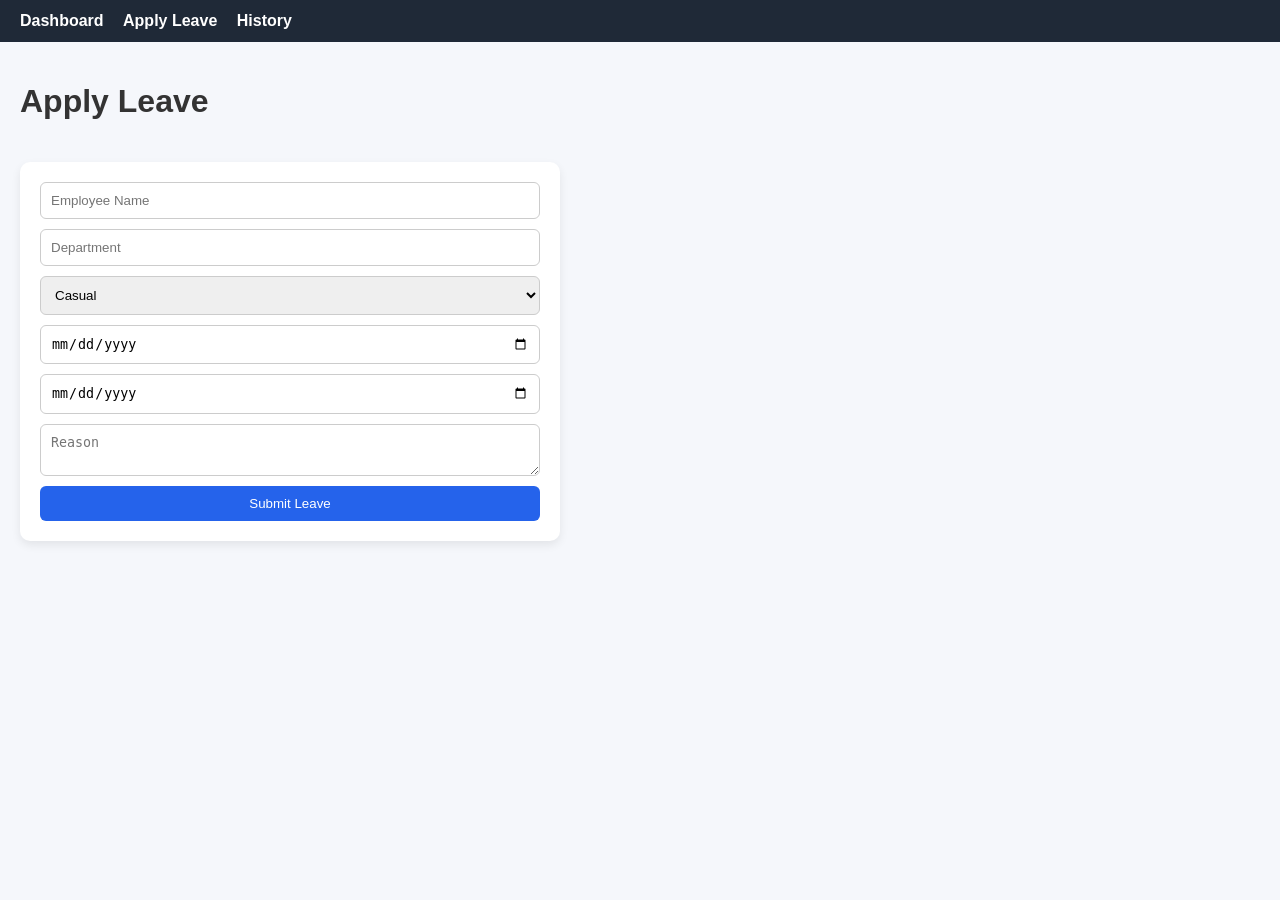
==== apply.html @ e2c9adb2 "first commit" ====
<!DOCTYPE html>
<html>
<head>
  <title>Apply Leave</title>
  <link rel="stylesheet" href="style.css">
</head>
<body>

<nav>
  <a href="dashboard.html">Dashboard</a>
  <a href="apply.html">Apply Leave</a>
  <a href="history.html">History</a>
</nav>

<h1>Apply Leave</h1>

<form id="leaveForm">
  <input type="text" id="name" placeholder="Employee Name" required>
  <input type="text" id="dept" placeholder="Department" required>

  <select id="type">
    <option>Casual</option>
    <option>Sick</option>
    <option>Annual</option>
  </select>

  <input type="date" id="from" required>
  <input type="date" id="to" required>

  <textarea id="reason" placeholder="Reason"></textarea>

  <button type="submit">Submit Leave</button>
</form>

<script src="script.js"></script>
</body>
</html>
---- style.css ----
body {
  font-family: Arial, sans-serif;
  margin: 0;
  background: #f5f7fb;
  color: #333;
}

/* NAVBAR */
nav {
  background: #1f2937;
  padding: 12px 20px;
}

nav a {
  color: white;
  text-decoration: none;
  margin-right: 15px;
  font-weight: bold;
}

nav a:hover {
  color: #60a5fa;
}

/* HEADINGS */
h1 {
  padding: 20px;
}

/* CARDS */
.cards {
  display: flex;
  gap: 15px;
  padding: 0 20px;
  flex-wrap: wrap;
}

.card {
  background: white;
  padding: 20px;
  flex: 1;
  min-width: 200px;
  border-radius: 10px;
  box-shadow: 0 4px 10px rgba(0,0,0,0.08);
  text-align: center;
  font-size: 18px;
}

/* FORM */
form {
  background: white;
  margin: 20px;
  padding: 20px;
  border-radius: 10px;
  max-width: 500px;
  box-shadow: 0 4px 10px rgba(0,0,0,0.08);
  display: flex;
  flex-direction: column;
  gap: 10px;
}

input, select, textarea {
  padding: 10px;
  border: 1px solid #ccc;
  border-radius: 6px;
}

button {
  padding: 10px;
  background: #2563eb;
  color: white;
  border: none;
  border-radius: 6px;
  cursor: pointer;
}

button:hover {
  background: #1d4ed8;
}

/* TABLE */
table {
  width: 95%;
  margin: 20px;
  border-collapse: collapse;
  background: white;
  border-radius: 10px;
  overflow: hidden;
  box-shadow: 0 4px 10px rgba(0,0,0,0.08);
}

th, td {
  padding: 12px;
  border-bottom: 1px solid #eee;
  text-align: left;
}

th {
  background: #f3f4f6;
}
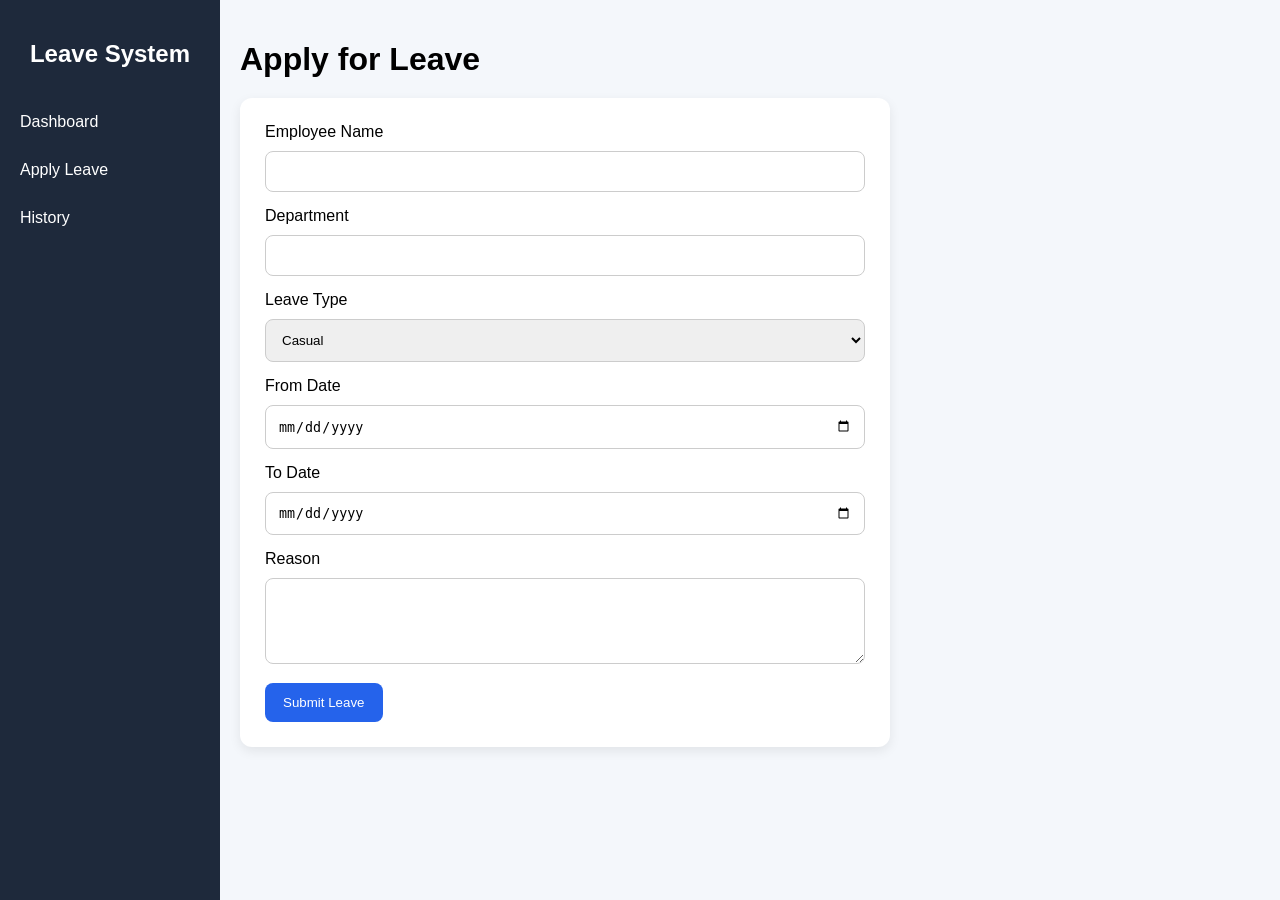
==== commit fdaaf943: "update ui and add leave approval" ====
--- a/apply.html
+++ b/apply.html
@@ -6,31 +6,47 @@
 </head>
 <body>
 
-<nav>
+<div class="sidebar">
+  <h2>Leave System</h2>
+
   <a href="dashboard.html">Dashboard</a>
   <a href="apply.html">Apply Leave</a>
   <a href="history.html">History</a>
-</nav>
+</div>
 
-<h1>Apply Leave</h1>
+<div class="main">
 
-<form id="leaveForm">
-  <input type="text" id="name" placeholder="Employee Name" required>
-  <input type="text" id="dept" placeholder="Department" required>
+  <h1>Apply for Leave</h1>
 
-  <select id="type">
-    <option>Casual</option>
-    <option>Sick</option>
-    <option>Annual</option>
-  </select>
+  <form id="leaveForm">
 
-  <input type="date" id="from" required>
-  <input type="date" id="to" required>
+    <label>Employee Name</label>
+    <input type="text" id="name" required>
 
-  <textarea id="reason" placeholder="Reason"></textarea>
+    <label>Department</label>
+    <input type="text" id="dept" required>
 
-  <button type="submit">Submit Leave</button>
-</form>
+    <label>Leave Type</label>
+    <select id="type">
+      <option>Casual</option>
+      <option>Sick</option>
+      <option>Annual</option>
+    </select>
+
+    <label>From Date</label>
+    <input type="date" id="from" required>
+
+    <label>To Date</label>
+    <input type="date" id="to" required>
+
+    <label>Reason</label>
+    <textarea id="reason" rows="4"></textarea>
+
+    <button type="submit">Submit Leave</button>
+
+  </form>
+
+</div>
 
 <script src="script.js"></script>
 </body>
--- a/style.css
+++ b/style.css
@@ -1,76 +1,106 @@
 body {
+  margin: 0;
   font-family: Arial, sans-serif;
-  margin: 0;
-  background: #f5f7fb;
-  color: #333;
+  background: #f4f7fb;
+  display: flex;
 }
 
-/* NAVBAR */
-nav {
-  background: #1f2937;
-  padding: 12px 20px;
+/* SIDEBAR */
+.sidebar {
+  width: 220px;
+  height: 100vh;
+  background: #1e293b;
+  color: white;
+  position: fixed;
+  padding-top: 20px;
 }
 
-nav a {
+.sidebar h2 {
+  text-align: center;
+  margin-bottom: 30px;
+}
+
+.sidebar a {
+  display: block;
   color: white;
   text-decoration: none;
-  margin-right: 15px;
-  font-weight: bold;
+  padding: 15px 20px;
+  transition: 0.3s;
 }
 
-nav a:hover {
-  color: #60a5fa;
+.sidebar a:hover {
+  background: #334155;
 }
 
-/* HEADINGS */
-h1 {
+/* MAIN CONTENT */
+.main {
+  margin-left: 220px;
   padding: 20px;
+  width: 100%;
 }
 
-/* CARDS */
+h1 {
+  margin-bottom: 20px;
+}
+
+/* DASHBOARD CARDS */
 .cards {
   display: flex;
-  gap: 15px;
-  padding: 0 20px;
+  gap: 20px;
   flex-wrap: wrap;
 }
 
 .card {
   background: white;
-  padding: 20px;
+  padding: 25px;
+  border-radius: 12px;
   flex: 1;
-  min-width: 200px;
-  border-radius: 10px;
-  box-shadow: 0 4px 10px rgba(0,0,0,0.08);
-  text-align: center;
-  font-size: 18px;
+  min-width: 220px;
+  box-shadow: 0 4px 12px rgba(0,0,0,0.08);
+  transition: 0.3s;
+}
+
+.card:hover {
+  transform: translateY(-5px);
+}
+
+.card h2 {
+  margin: 0;
+  font-size: 32px;
+  color: #2563eb;
+}
+
+.card p {
+  color: gray;
 }
 
 /* FORM */
 form {
   background: white;
-  margin: 20px;
-  padding: 20px;
-  border-radius: 10px;
-  max-width: 500px;
-  box-shadow: 0 4px 10px rgba(0,0,0,0.08);
-  display: flex;
-  flex-direction: column;
-  gap: 10px;
+  padding: 25px;
+  border-radius: 12px;
+  max-width: 600px;
+  box-shadow: 0 4px 12px rgba(0,0,0,0.08);
 }
 
-input, select, textarea {
-  padding: 10px;
+input,
+select,
+textarea {
+  width: 100%;
+  padding: 12px;
+  margin-top: 10px;
+  margin-bottom: 15px;
+  border-radius: 8px;
   border: 1px solid #ccc;
-  border-radius: 6px;
+  box-sizing: border-box;
 }
 
 button {
-  padding: 10px;
   background: #2563eb;
   color: white;
   border: none;
-  border-radius: 6px;
+  padding: 12px 18px;
+  border-radius: 8px;
   cursor: pointer;
 }
 
@@ -80,21 +110,44 @@
 
 /* TABLE */
 table {
-  width: 95%;
-  margin: 20px;
+  width: 100%;
+  background: white;
   border-collapse: collapse;
-  background: white;
-  border-radius: 10px;
+  border-radius: 12px;
   overflow: hidden;
-  box-shadow: 0 4px 10px rgba(0,0,0,0.08);
+  box-shadow: 0 4px 12px rgba(0,0,0,0.08);
 }
 
-th, td {
-  padding: 12px;
-  border-bottom: 1px solid #eee;
+th,
+td {
+  padding: 14px;
   text-align: left;
 }
 
 th {
-  background: #f3f4f6;
+  background: #e2e8f0;
+}
+
+tr:nth-child(even) {
+  background: #f8fafc;
+}
+
+/* STATUS */
+.status {
+  padding: 6px 10px;
+  border-radius: 20px;
+  color: white;
+  font-size: 14px;
+}
+
+.pending {
+  background: orange;
+}
+
+.approved {
+  background: green;
+}
+
+.rejected {
+  background: red;
 }
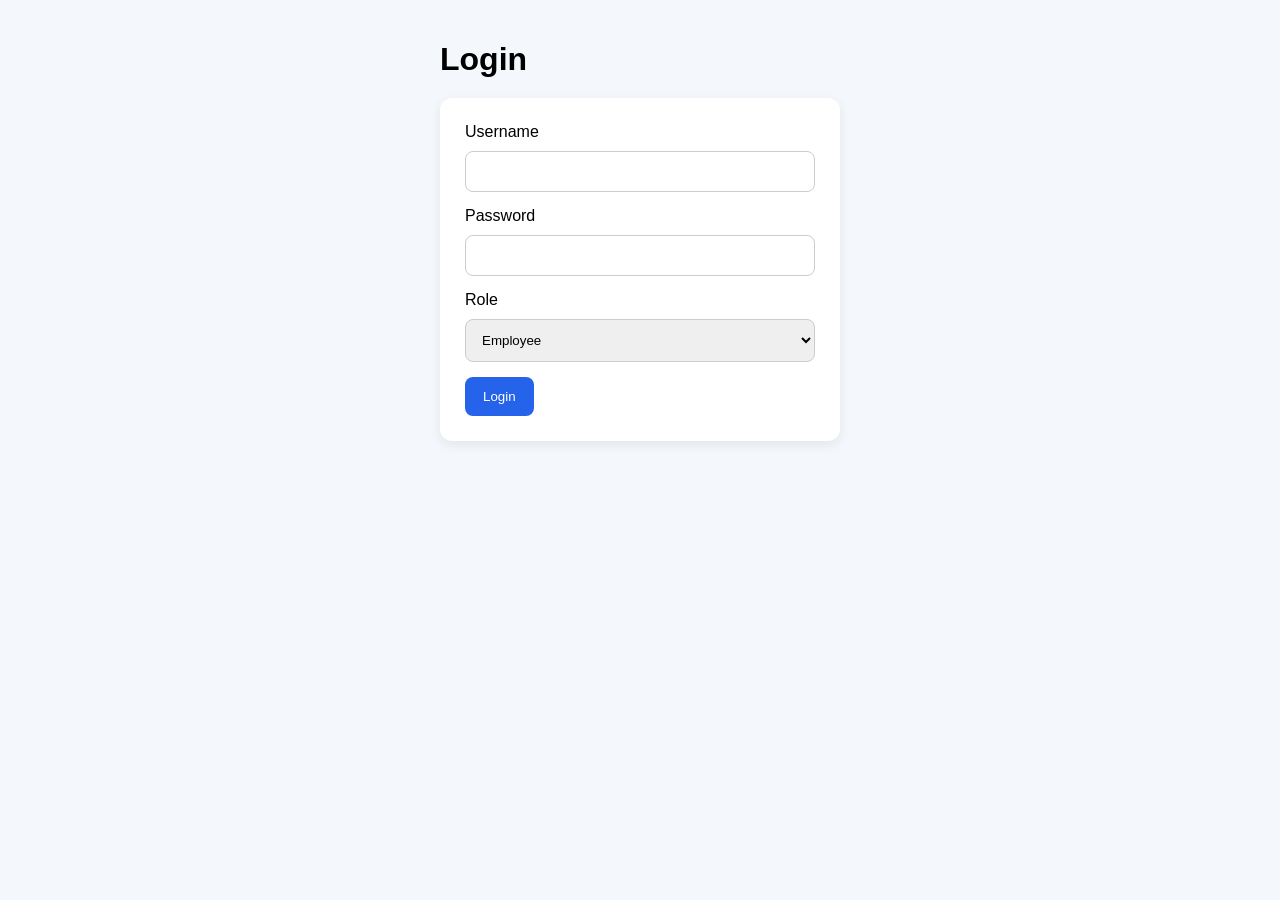
==== commit ff4e48b9: "Added role-based login and access control" ====
--- a/apply.html
+++ b/apply.html
@@ -12,6 +12,7 @@
   <a href="dashboard.html">Dashboard</a>
   <a href="apply.html">Apply Leave</a>
   <a href="history.html">History</a>
+  <a href="#" onclick="logout()">Logout</a>
 </div>
 
 <div class="main">
